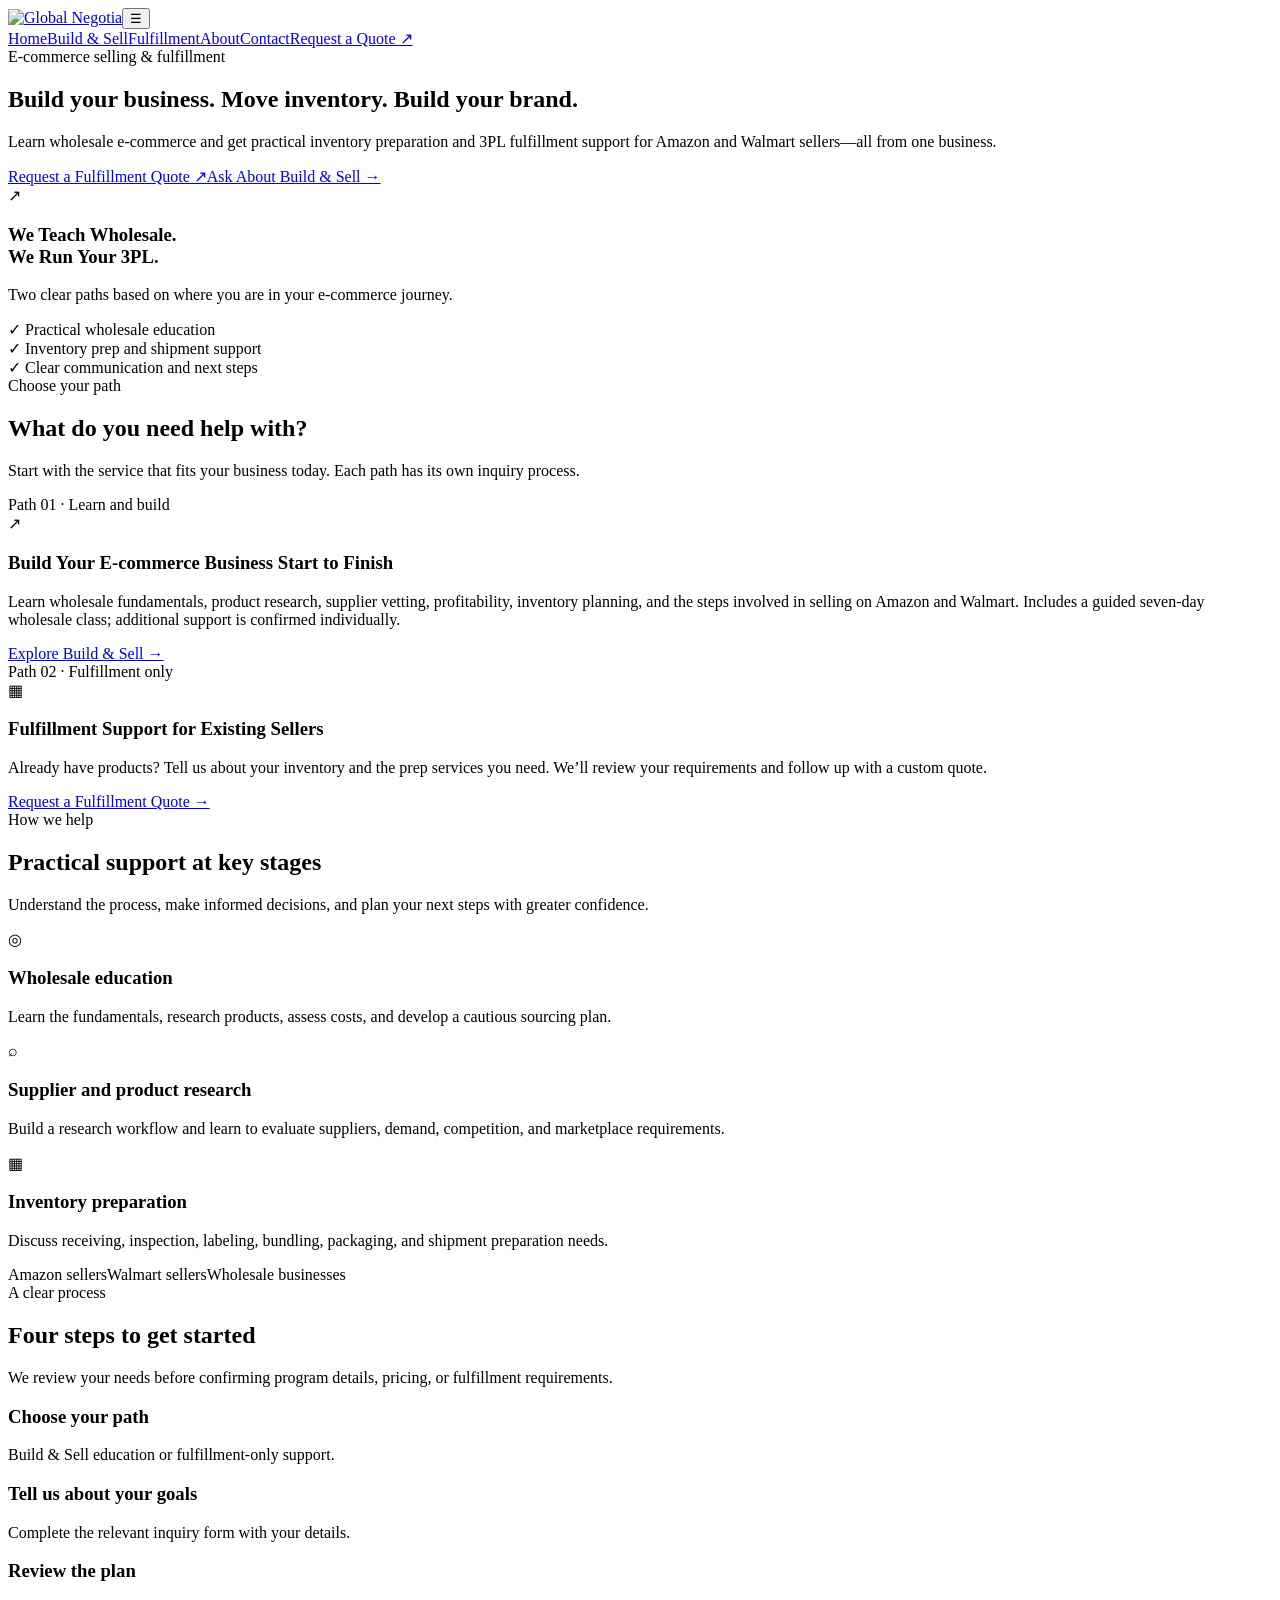
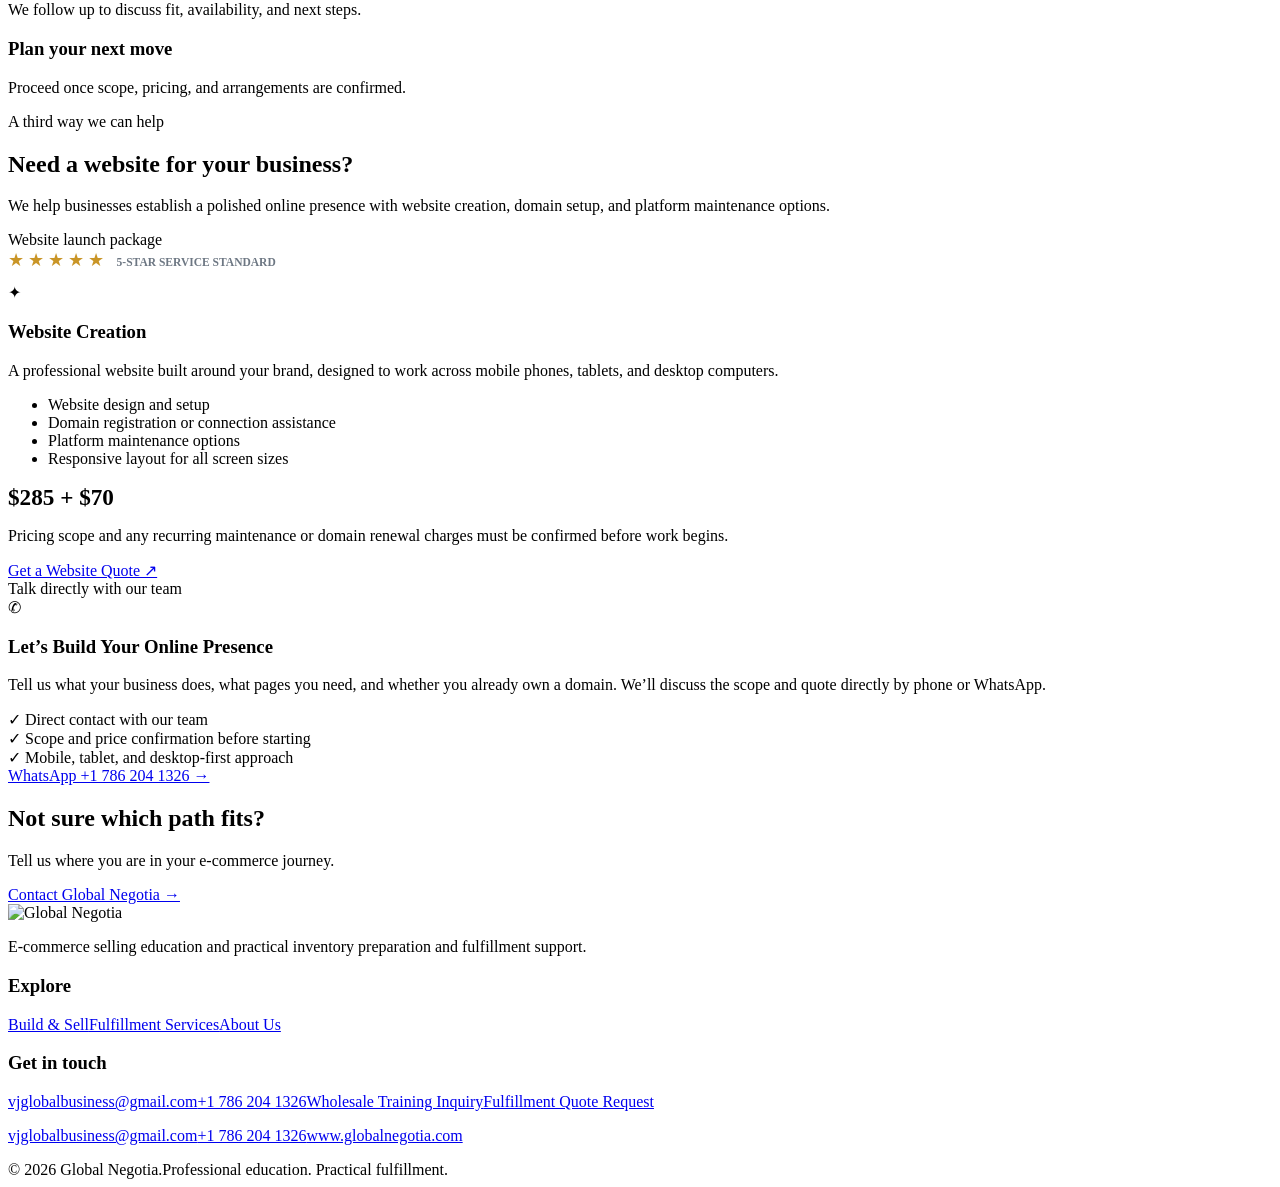
==== index.html @ 97850803 "Add files via upload" ====
<!doctype html>
<html lang="en"><head><meta charset="utf-8"><meta name="viewport" content="width=device-width,initial-scale=1"><meta name="theme-color" content="#07111d"><meta name="description" content="Global Negotia offers wholesale e-commerce education and practical inventory preparation and 3PL fulfillment support for Amazon and Walmart sellers."><title>Global Negotia | E-commerce Selling & Fulfillment</title><link rel="icon" href="/assets/favicon.svg" type="image/svg+xml"><link rel="stylesheet" href="/assets/styles.css"><script defer src="/assets/app.js"></script></head>
<body><header class="site-header"><div class="container nav"><a class="brand" href="/" aria-label="Global Negotia home"><img src="/assets/global-negotia-logo.png" alt="Global Negotia"></a><button class="menu-toggle" aria-label="Open navigation" aria-expanded="false">☰</button><nav class="nav-links" aria-label="Main navigation"><a class="active" href="/">Home</a><a href="/build-sell.html">Build & Sell</a><a href="/fulfillment.html">Fulfillment</a><a href="/about.html">About</a><a href="/contact.html">Contact</a><a class="btn btn-gold nav-cta" href="/contact.html#fulfillment-form">Request a Quote ↗</a></nav></div></header>
<main><section class="hero"><div class="container hero-grid"><div><div class="eyebrow">E-commerce selling & fulfillment</div><h1>Build your business. <span>Move inventory.</span> Build your brand.</h1><p>Learn wholesale e-commerce and get practical inventory preparation and 3PL fulfillment support for Amazon and Walmart sellers—all from one business.</p><div class="btn-row"><a class="btn btn-gold" href="/contact.html#fulfillment-form">Request a Fulfillment Quote ↗</a><a class="btn btn-outline" href="/build-sell.html">Ask About Build & Sell →</a></div></div><aside class="promise-card"><div class="promise-icon">↗</div><h3>We Teach Wholesale.<br>We Run Your 3PL.</h3><p>Two clear paths based on where you are in your e-commerce journey.</p><div class="promise-rule"></div><div class="promise-line"><span class="check">✓</span> Practical wholesale education</div><div class="promise-line"><span class="check">✓</span> Inventory prep and shipment support</div><div class="promise-line"><span class="check">✓</span> Clear communication and next steps</div></aside></div></section>
<section class="section"><div class="container"><div class="section-heading"><div class="eyebrow">Choose your path</div><h2>What do you need help with?</h2><p>Start with the service that fits your business today. Each path has its own inquiry process.</p></div><div class="paths"><article class="path-card"><span class="tag">Path 01 · Learn and build</span><div class="card-icon">↗</div><h3>Build Your E-commerce Business Start to Finish</h3><p>Learn wholesale fundamentals, product research, supplier vetting, profitability, inventory planning, and the steps involved in selling on Amazon and Walmart. Includes a guided seven-day wholesale class; additional support is confirmed individually.</p><a class="btn btn-dark" href="/build-sell.html">Explore Build & Sell →</a></article><article class="path-card dark"><span class="tag">Path 02 · Fulfillment only</span><div class="card-icon">▦</div><h3>Fulfillment Support for Existing Sellers</h3><p>Already have products? Tell us about your inventory and the prep services you need. We’ll review your requirements and follow up with a custom quote.</p><a class="btn btn-gold" href="/contact.html#fulfillment-form">Request a Fulfillment Quote →</a></article></div></div></section>
<section class="section section-white"><div class="container"><div class="section-heading center"><div class="eyebrow">How we help</div><h2>Practical support at key stages</h2><p>Understand the process, make informed decisions, and plan your next steps with greater confidence.</p></div><div class="features"><article class="feature"><div class="mini-icon">◎</div><h3>Wholesale education</h3><p>Learn the fundamentals, research products, assess costs, and develop a cautious sourcing plan.</p></article><article class="feature"><div class="mini-icon">⌕</div><h3>Supplier and product research</h3><p>Build a research workflow and learn to evaluate suppliers, demand, competition, and marketplace requirements.</p></article><article class="feature"><div class="mini-icon">▦</div><h3>Inventory preparation</h3><p>Discuss receiving, inspection, labeling, bundling, packaging, and shipment preparation needs.</p></article></div><div class="marketplace-row"><span>Amazon sellers</span><span>Walmart sellers</span><span>Wholesale businesses</span></div></div></section>
<section class="section section-dark"><div class="container"><div class="section-heading"><div class="eyebrow">A clear process</div><h2>Four steps to get started</h2><p>We review your needs before confirming program details, pricing, or fulfillment requirements.</p></div><div class="steps"><div class="step"><h3>Choose your path</h3><p>Build & Sell education or fulfillment-only support.</p></div><div class="step"><h3>Tell us about your goals</h3><p>Complete the relevant inquiry form with your details.</p></div><div class="step"><h3>Review the plan</h3><p>We follow up to discuss fit, availability, and next steps.</p></div><div class="step"><h3>Plan your next move</h3><p>Proceed once scope, pricing, and arrangements are confirmed.</p></div></div></div></section>
<section class="section section-dark"><div class="container"><div class="section-heading"><div class="eyebrow">A third way we can help</div><h2>Need a website for your business?</h2><p>We help businesses establish a polished online presence with website creation, domain setup, and platform maintenance options.</p></div><div class="paths"><article class="path-card"><span class="tag">Website launch package</span><div aria-label="Five-star service standard" style="color:#c99526;letter-spacing:4px;font-size:1.15rem;margin-bottom:12px">★★★★★ <span style="letter-spacing:0;font-size:.72rem;color:#6d7783;font-weight:700">5-STAR SERVICE STANDARD</span></div><div class="card-icon">✦</div><h3>Website Creation</h3><p>A professional website built around your brand, designed to work across mobile phones, tablets, and desktop computers.</p><ul class="list-check"><li>Website design and setup</li><li>Domain registration or connection assistance</li><li>Platform maintenance options</li><li>Responsive layout for all screen sizes</li></ul><div style="font-size:1.45rem;font-weight:800;margin:6px 0 16px">$285 + $70</div><p class="small-print">Pricing scope and any recurring maintenance or domain renewal charges must be confirmed before work begins.</p><a class="btn btn-dark" href="https://wa.me/17862041326?text=Hi%20Global%20Negotia%2C%20I%27m%20interested%20in%20the%20website%20creation%20package%20priced%20at%20%24285%20%2B%20%2470." target="_blank" rel="noopener">Get a Website Quote ↗</a></article><article class="path-card dark"><span class="tag">Talk directly with our team</span><div class="card-icon">✆</div><h3>Let’s Build Your Online Presence</h3><p>Tell us what your business does, what pages you need, and whether you already own a domain. We’ll discuss the scope and quote directly by phone or WhatsApp.</p><div class="promise-rule"></div><div class="promise-line"><span class="check">✓</span> Direct contact with our team</div><div class="promise-line"><span class="check">✓</span> Scope and price confirmation before starting</div><div class="promise-line"><span class="check">✓</span> Mobile, tablet, and desktop-first approach</div><a class="btn btn-gold" href="https://wa.me/17862041326?text=Hi%20Global%20Negotia%2C%20I%27d%20like%20to%20request%20a%20website%20creation%20quote." target="_blank" rel="noopener">WhatsApp +1 786 204 1326 →</a></article></div></div></section><section class="section"><div class="container"><div class="cta-band"><div><h2>Not sure which path fits?</h2><p>Tell us where you are in your e-commerce journey.</p></div><a class="btn btn-dark" href="/contact.html">Contact Global Negotia →</a></div></div></section></main>
<footer class="site-footer"><div class="container"><div class="footer-grid"><div><img class="footer-logo" src="/assets/global-negotia-logo.png" alt="Global Negotia"><p>E-commerce selling education and practical inventory preparation and fulfillment support.</p></div><div><h3>Explore</h3><a href="/build-sell.html">Build & Sell</a><a href="/fulfillment.html">Fulfillment Services</a><a href="/about.html">About Us</a></div><div><h3>Get in touch</h3><a href="mailto:vjglobalbusiness@gmail.com">vjglobalbusiness@gmail.com</a><a href="tel:+17862041326">+1 786 204 1326</a><a href="/contact.html#training-form">Wholesale Training Inquiry</a><a href="/contact.html#fulfillment-form">Fulfillment Quote Request</a><p class="small-print"><a href="mailto:vjglobalbusiness@gmail.com">vjglobalbusiness@gmail.com</a><a href="tel:+17862041326">+1 786 204 1326</a><a href="https://www.globalnegotia.com">www.globalnegotia.com</a></p></div></div><div class="footer-bottom"><span>© <span data-year>2026</span> Global Negotia.</span><span>Professional education. Practical fulfillment.</span></div></div></footer><script>document.querySelectorAll('[data-year]').forEach(e=>e.textContent=new Date().getFullYear())</script></body></html>
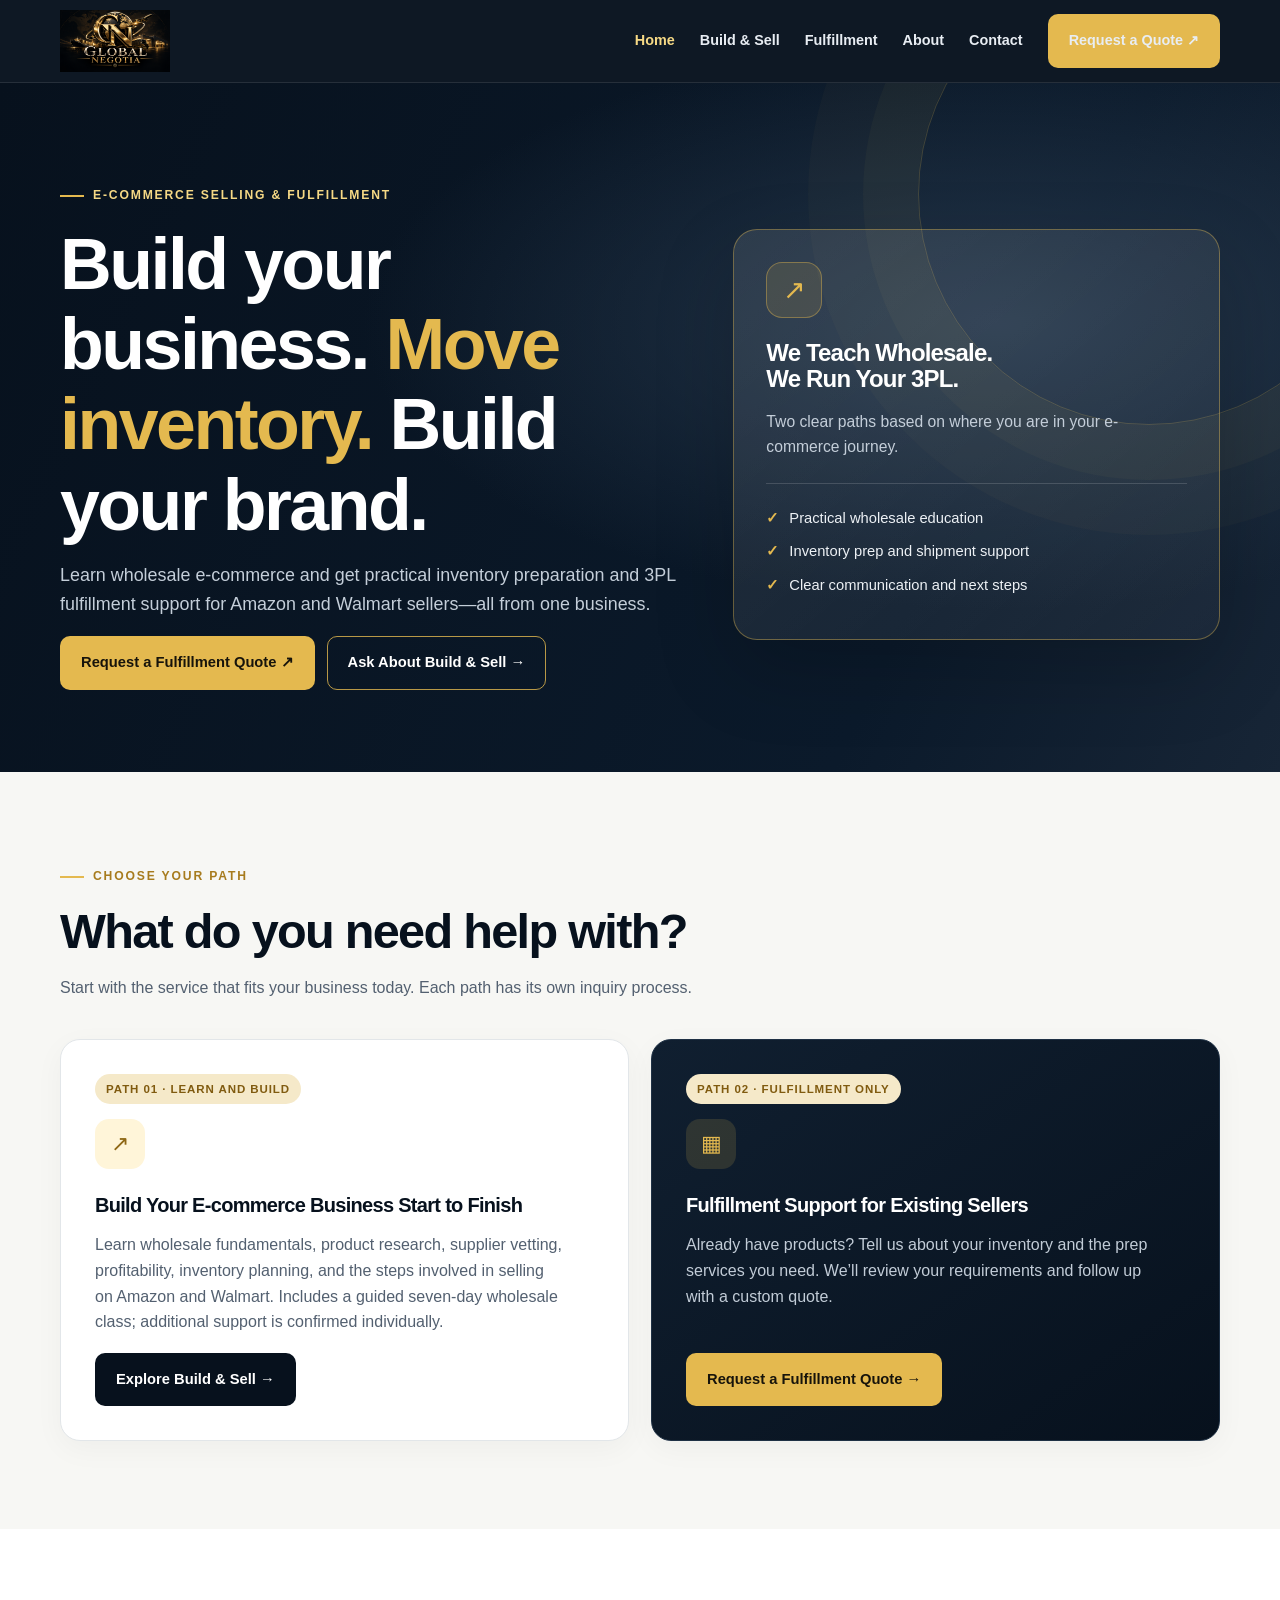
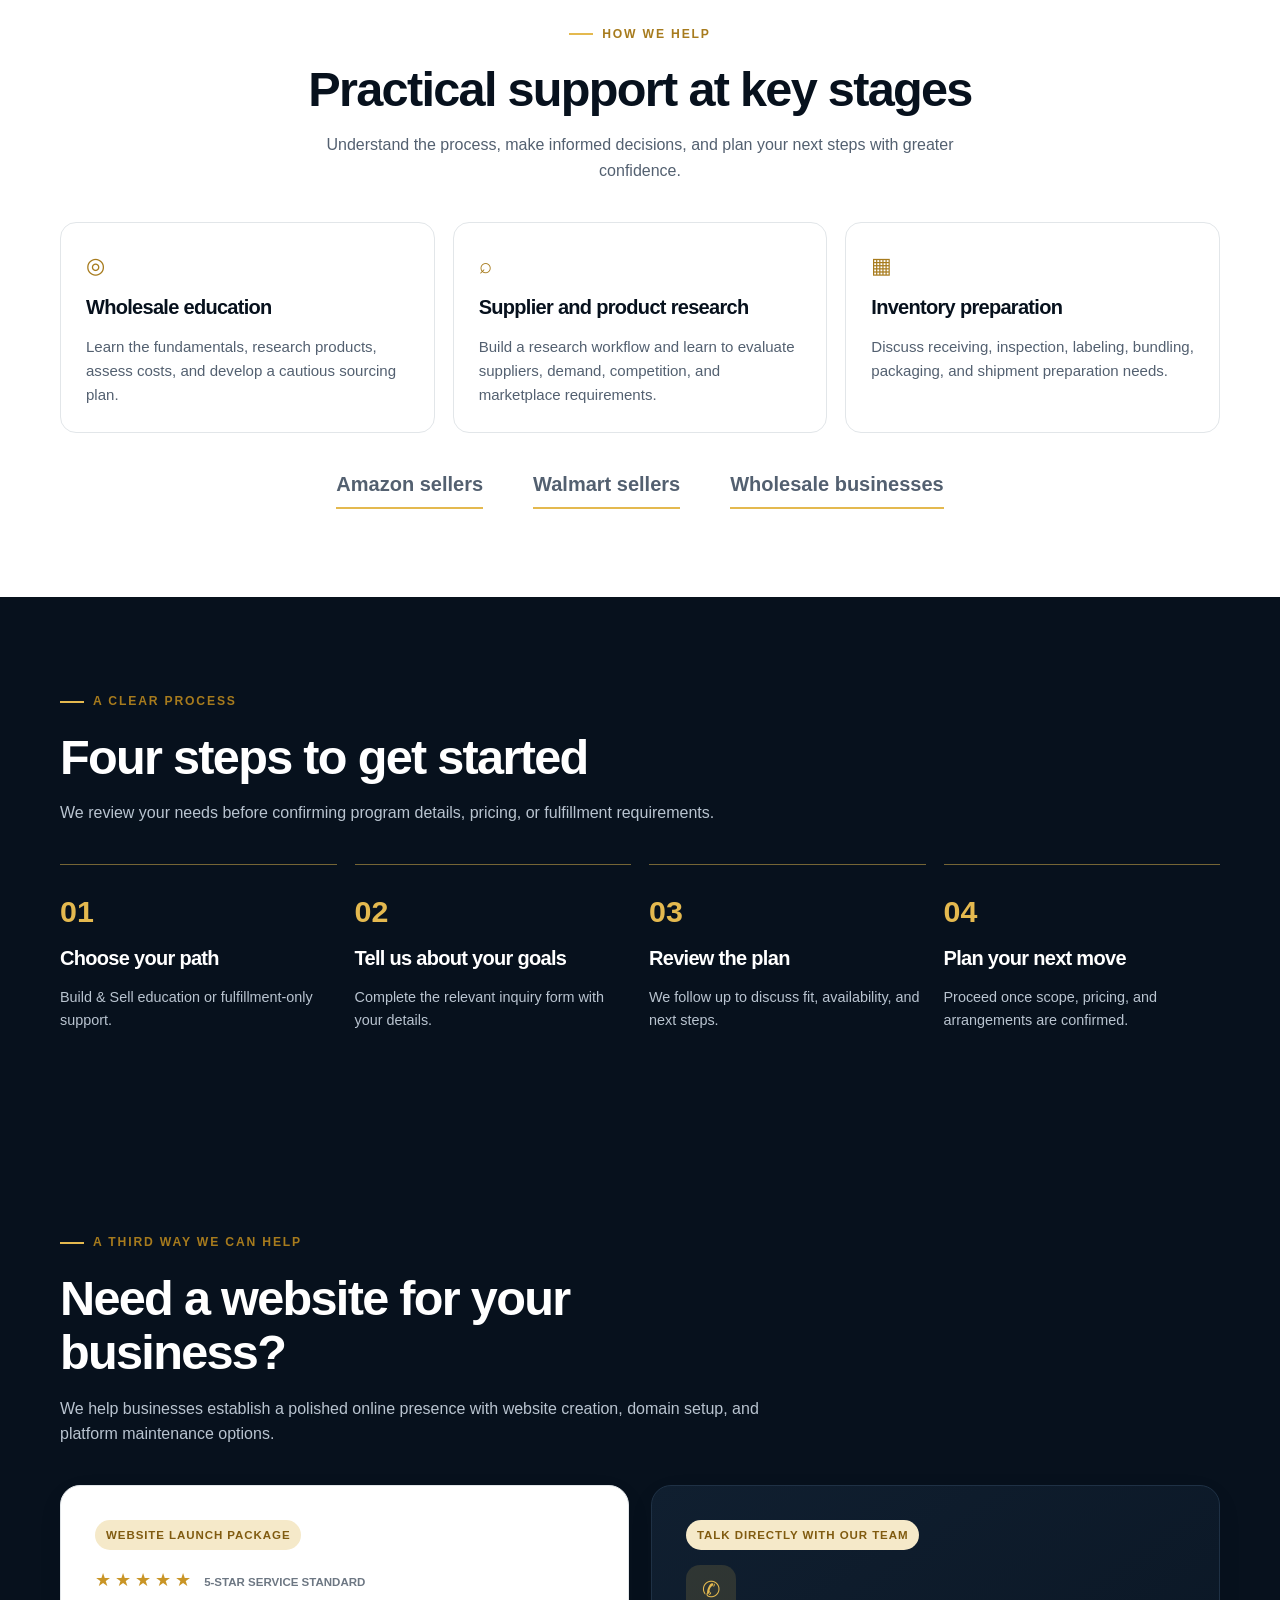
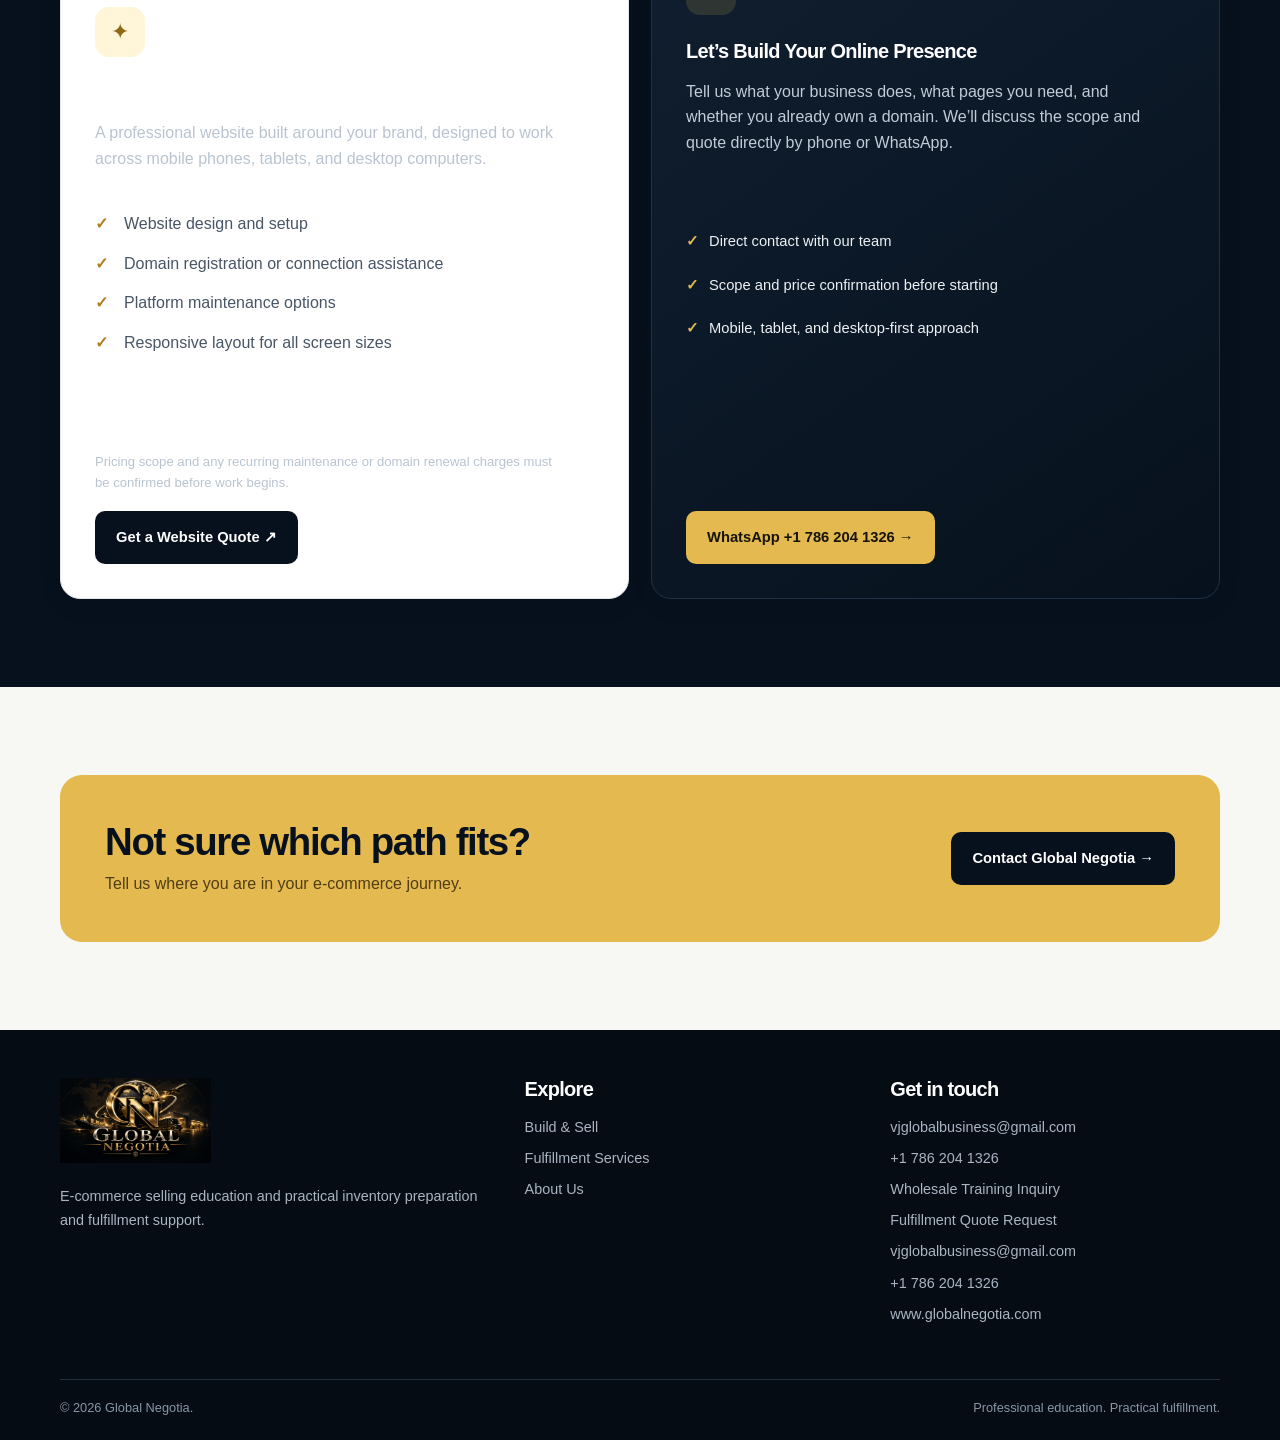
==== commit 8ac3a8eb: "Add files via upload" ====
--- a/index.html
+++ b/index.html
@@ -1,9 +1,9 @@
 <!doctype html>
-<html lang="en"><head><meta charset="utf-8"><meta name="viewport" content="width=device-width,initial-scale=1"><meta name="theme-color" content="#07111d"><meta name="description" content="Global Negotia offers wholesale e-commerce education and practical inventory preparation and 3PL fulfillment support for Amazon and Walmart sellers."><title>Global Negotia | E-commerce Selling & Fulfillment</title><link rel="icon" href="/assets/favicon.svg" type="image/svg+xml"><link rel="stylesheet" href="/assets/styles.css"><script defer src="/assets/app.js"></script></head>
-<body><header class="site-header"><div class="container nav"><a class="brand" href="/" aria-label="Global Negotia home"><img src="/assets/global-negotia-logo.png" alt="Global Negotia"></a><button class="menu-toggle" aria-label="Open navigation" aria-expanded="false">☰</button><nav class="nav-links" aria-label="Main navigation"><a class="active" href="/">Home</a><a href="/build-sell.html">Build & Sell</a><a href="/fulfillment.html">Fulfillment</a><a href="/about.html">About</a><a href="/contact.html">Contact</a><a class="btn btn-gold nav-cta" href="/contact.html#fulfillment-form">Request a Quote ↗</a></nav></div></header>
+<html lang="en"><head><meta charset="utf-8"><meta name="viewport" content="width=device-width,initial-scale=1"><meta name="theme-color" content="#07111d"><meta name="description" content="Global Negotia offers wholesale e-commerce education and practical inventory preparation and 3PL fulfillment support for Amazon and Walmart sellers."><title>Global Negotia | E-commerce Selling & Fulfillment</title><link rel="icon" href="/favicon.svg" type="image/svg+xml"><link rel="stylesheet" href="/styles.css"><script defer src="/app.js"></script></head>
+<body><header class="site-header"><div class="container nav"><a class="brand" href="/" aria-label="Global Negotia home"><img src="/global-negotia-logo.png" alt="Global Negotia"></a><button class="menu-toggle" aria-label="Open navigation" aria-expanded="false">☰</button><nav class="nav-links" aria-label="Main navigation"><a class="active" href="/">Home</a><a href="/build-sell.html">Build & Sell</a><a href="/fulfillment.html">Fulfillment</a><a href="/about.html">About</a><a href="/contact.html">Contact</a><a class="btn btn-gold nav-cta" href="/contact.html#fulfillment-form">Request a Quote ↗</a></nav></div></header>
 <main><section class="hero"><div class="container hero-grid"><div><div class="eyebrow">E-commerce selling & fulfillment</div><h1>Build your business. <span>Move inventory.</span> Build your brand.</h1><p>Learn wholesale e-commerce and get practical inventory preparation and 3PL fulfillment support for Amazon and Walmart sellers—all from one business.</p><div class="btn-row"><a class="btn btn-gold" href="/contact.html#fulfillment-form">Request a Fulfillment Quote ↗</a><a class="btn btn-outline" href="/build-sell.html">Ask About Build & Sell →</a></div></div><aside class="promise-card"><div class="promise-icon">↗</div><h3>We Teach Wholesale.<br>We Run Your 3PL.</h3><p>Two clear paths based on where you are in your e-commerce journey.</p><div class="promise-rule"></div><div class="promise-line"><span class="check">✓</span> Practical wholesale education</div><div class="promise-line"><span class="check">✓</span> Inventory prep and shipment support</div><div class="promise-line"><span class="check">✓</span> Clear communication and next steps</div></aside></div></section>
 <section class="section"><div class="container"><div class="section-heading"><div class="eyebrow">Choose your path</div><h2>What do you need help with?</h2><p>Start with the service that fits your business today. Each path has its own inquiry process.</p></div><div class="paths"><article class="path-card"><span class="tag">Path 01 · Learn and build</span><div class="card-icon">↗</div><h3>Build Your E-commerce Business Start to Finish</h3><p>Learn wholesale fundamentals, product research, supplier vetting, profitability, inventory planning, and the steps involved in selling on Amazon and Walmart. Includes a guided seven-day wholesale class; additional support is confirmed individually.</p><a class="btn btn-dark" href="/build-sell.html">Explore Build & Sell →</a></article><article class="path-card dark"><span class="tag">Path 02 · Fulfillment only</span><div class="card-icon">▦</div><h3>Fulfillment Support for Existing Sellers</h3><p>Already have products? Tell us about your inventory and the prep services you need. We’ll review your requirements and follow up with a custom quote.</p><a class="btn btn-gold" href="/contact.html#fulfillment-form">Request a Fulfillment Quote →</a></article></div></div></section>
 <section class="section section-white"><div class="container"><div class="section-heading center"><div class="eyebrow">How we help</div><h2>Practical support at key stages</h2><p>Understand the process, make informed decisions, and plan your next steps with greater confidence.</p></div><div class="features"><article class="feature"><div class="mini-icon">◎</div><h3>Wholesale education</h3><p>Learn the fundamentals, research products, assess costs, and develop a cautious sourcing plan.</p></article><article class="feature"><div class="mini-icon">⌕</div><h3>Supplier and product research</h3><p>Build a research workflow and learn to evaluate suppliers, demand, competition, and marketplace requirements.</p></article><article class="feature"><div class="mini-icon">▦</div><h3>Inventory preparation</h3><p>Discuss receiving, inspection, labeling, bundling, packaging, and shipment preparation needs.</p></article></div><div class="marketplace-row"><span>Amazon sellers</span><span>Walmart sellers</span><span>Wholesale businesses</span></div></div></section>
 <section class="section section-dark"><div class="container"><div class="section-heading"><div class="eyebrow">A clear process</div><h2>Four steps to get started</h2><p>We review your needs before confirming program details, pricing, or fulfillment requirements.</p></div><div class="steps"><div class="step"><h3>Choose your path</h3><p>Build & Sell education or fulfillment-only support.</p></div><div class="step"><h3>Tell us about your goals</h3><p>Complete the relevant inquiry form with your details.</p></div><div class="step"><h3>Review the plan</h3><p>We follow up to discuss fit, availability, and next steps.</p></div><div class="step"><h3>Plan your next move</h3><p>Proceed once scope, pricing, and arrangements are confirmed.</p></div></div></div></section>
 <section class="section section-dark"><div class="container"><div class="section-heading"><div class="eyebrow">A third way we can help</div><h2>Need a website for your business?</h2><p>We help businesses establish a polished online presence with website creation, domain setup, and platform maintenance options.</p></div><div class="paths"><article class="path-card"><span class="tag">Website launch package</span><div aria-label="Five-star service standard" style="color:#c99526;letter-spacing:4px;font-size:1.15rem;margin-bottom:12px">★★★★★ <span style="letter-spacing:0;font-size:.72rem;color:#6d7783;font-weight:700">5-STAR SERVICE STANDARD</span></div><div class="card-icon">✦</div><h3>Website Creation</h3><p>A professional website built around your brand, designed to work across mobile phones, tablets, and desktop computers.</p><ul class="list-check"><li>Website design and setup</li><li>Domain registration or connection assistance</li><li>Platform maintenance options</li><li>Responsive layout for all screen sizes</li></ul><div style="font-size:1.45rem;font-weight:800;margin:6px 0 16px">$285 + $70</div><p class="small-print">Pricing scope and any recurring maintenance or domain renewal charges must be confirmed before work begins.</p><a class="btn btn-dark" href="https://wa.me/17862041326?text=Hi%20Global%20Negotia%2C%20I%27m%20interested%20in%20the%20website%20creation%20package%20priced%20at%20%24285%20%2B%20%2470." target="_blank" rel="noopener">Get a Website Quote ↗</a></article><article class="path-card dark"><span class="tag">Talk directly with our team</span><div class="card-icon">✆</div><h3>Let’s Build Your Online Presence</h3><p>Tell us what your business does, what pages you need, and whether you already own a domain. We’ll discuss the scope and quote directly by phone or WhatsApp.</p><div class="promise-rule"></div><div class="promise-line"><span class="check">✓</span> Direct contact with our team</div><div class="promise-line"><span class="check">✓</span> Scope and price confirmation before starting</div><div class="promise-line"><span class="check">✓</span> Mobile, tablet, and desktop-first approach</div><a class="btn btn-gold" href="https://wa.me/17862041326?text=Hi%20Global%20Negotia%2C%20I%27d%20like%20to%20request%20a%20website%20creation%20quote." target="_blank" rel="noopener">WhatsApp +1 786 204 1326 →</a></article></div></div></section><section class="section"><div class="container"><div class="cta-band"><div><h2>Not sure which path fits?</h2><p>Tell us where you are in your e-commerce journey.</p></div><a class="btn btn-dark" href="/contact.html">Contact Global Negotia →</a></div></div></section></main>
-<footer class="site-footer"><div class="container"><div class="footer-grid"><div><img class="footer-logo" src="/assets/global-negotia-logo.png" alt="Global Negotia"><p>E-commerce selling education and practical inventory preparation and fulfillment support.</p></div><div><h3>Explore</h3><a href="/build-sell.html">Build & Sell</a><a href="/fulfillment.html">Fulfillment Services</a><a href="/about.html">About Us</a></div><div><h3>Get in touch</h3><a href="mailto:vjglobalbusiness@gmail.com">vjglobalbusiness@gmail.com</a><a href="tel:+17862041326">+1 786 204 1326</a><a href="/contact.html#training-form">Wholesale Training Inquiry</a><a href="/contact.html#fulfillment-form">Fulfillment Quote Request</a><p class="small-print"><a href="mailto:vjglobalbusiness@gmail.com">vjglobalbusiness@gmail.com</a><a href="tel:+17862041326">+1 786 204 1326</a><a href="https://www.globalnegotia.com">www.globalnegotia.com</a></p></div></div><div class="footer-bottom"><span>© <span data-year>2026</span> Global Negotia.</span><span>Professional education. Practical fulfillment.</span></div></div></footer><script>document.querySelectorAll('[data-year]').forEach(e=>e.textContent=new Date().getFullYear())</script></body></html>+<footer class="site-footer"><div class="container"><div class="footer-grid"><div><img class="footer-logo" src="/global-negotia-logo.png" alt="Global Negotia"><p>E-commerce selling education and practical inventory preparation and fulfillment support.</p></div><div><h3>Explore</h3><a href="/build-sell.html">Build & Sell</a><a href="/fulfillment.html">Fulfillment Services</a><a href="/about.html">About Us</a></div><div><h3>Get in touch</h3><a href="mailto:vjglobalbusiness@gmail.com">vjglobalbusiness@gmail.com</a><a href="tel:+17862041326">+1 786 204 1326</a><a href="/contact.html#training-form">Wholesale Training Inquiry</a><a href="/contact.html#fulfillment-form">Fulfillment Quote Request</a><p class="small-print"><a href="mailto:vjglobalbusiness@gmail.com">vjglobalbusiness@gmail.com</a><a href="tel:+17862041326">+1 786 204 1326</a><a href="https://www.globalnegotia.com">www.globalnegotia.com</a></p></div></div><div class="footer-bottom"><span>© <span data-year>2026</span> Global Negotia.</span><span>Professional education. Practical fulfillment.</span></div></div></footer><script>document.querySelectorAll('[data-year]').forEach(e=>e.textContent=new Date().getFullYear())</script></body></html>
--- a/styles.css
+++ b/styles.css
@@ -0,0 +1,5 @@
+@import url('https://fonts.googleapis.com/css2?family=DM+Sans:wght@400;500;600;700&family=Manrope:wght@400;500;600;700;800&display=swap');
+:root{--ink:#07111d;--ink2:#0c1a2a;--gold:#e4b94f;--gold2:#f6d985;--paper:#f7f7f4;--muted:#687382;--line:#e2e6e9;--white:#fff;--radius:20px;--shadow:0 18px 55px rgba(7,17,29,.12)}
+*{box-sizing:border-box}html{scroll-behavior:smooth}body{margin:0;font-family:"DM Sans",Arial,sans-serif;color:var(--ink);background:var(--paper);line-height:1.6}h1,h2,h3{font-family:Manrope,Arial,sans-serif;line-height:1.12;letter-spacing:-.035em;margin:0 0 16px}h1{font-size:clamp(2.6rem,5.6vw,5.25rem);font-weight:800}h2{font-size:clamp(2rem,3.8vw,3.4rem)}h3{font-size:1.25rem}p{margin:0 0 18px;color:#536070}.container{width:min(1160px,calc(100% - 40px));margin:auto}.eyebrow{display:inline-flex;align-items:center;gap:9px;color:#a77b1d;text-transform:uppercase;font-size:.76rem;font-weight:800;letter-spacing:.15em;margin-bottom:18px}.eyebrow:before{content:"";width:24px;height:2px;background:var(--gold)}.site-header{position:sticky;top:0;z-index:20;background:rgba(7,17,29,.97);border-bottom:1px solid rgba(255,255,255,.1);backdrop-filter:blur(14px)}.nav{min-height:82px;display:flex;align-items:center;justify-content:space-between;gap:28px}.brand img{width:230px;height:62px;object-fit:contain;object-position:left center;max-width:42vw;display:block}.nav-links{display:flex;align-items:center;gap:25px}.nav-links a{font-size:.9rem;color:#e8edf3;text-decoration:none;font-weight:600}.nav-links a:hover,.nav-links a.active{color:var(--gold2)}.menu-toggle{display:none;background:none;border:1px solid #526071;border-radius:10px;color:white;padding:9px 12px;font-size:1.1rem}.btn{display:inline-flex;align-items:center;justify-content:center;gap:10px;padding:14px 20px;border-radius:10px;text-decoration:none;font-weight:800;font-size:.92rem;border:1px solid transparent;cursor:pointer;transition:transform .2s,background .2s}.btn:hover{transform:translateY(-2px)}.btn-gold{background:var(--gold);color:#17140b}.btn-gold:hover{background:var(--gold2)}.btn-outline{border-color:rgba(228,185,79,.8);color:#fff;background:transparent}.btn-dark{background:var(--ink);color:#fff}.btn-row{display:flex;gap:12px;flex-wrap:wrap}.hero{position:relative;overflow:hidden;background:radial-gradient(ellipse at 78% 35%,#24364a 0%,transparent 45%),linear-gradient(115deg,#07111d,#0b1a2b 72%,#172536);color:white;padding:96px 0 82px}.hero:after{content:"";position:absolute;right:-100px;top:-120px;width:460px;height:460px;border:1px solid rgba(228,185,79,.22);border-radius:50%;box-shadow:0 0 0 55px rgba(228,185,79,.035),0 0 0 110px rgba(228,185,79,.025);pointer-events:none}.hero-grid{display:grid;grid-template-columns:1.12fr .88fr;align-items:center;gap:54px;position:relative;z-index:1}.hero h1{max-width:750px}.hero h1 span{color:var(--gold)}.hero p{font-size:1.12rem;max-width:620px;color:#c4ced9}.hero .eyebrow{color:var(--gold2)}.promise-card{border:1px solid rgba(228,185,79,.4);background:linear-gradient(140deg,rgba(255,255,255,.1),rgba(255,255,255,.035));border-radius:24px;padding:32px;box-shadow:0 30px 80px rgba(0,0,0,.18)}.promise-icon{width:56px;height:56px;display:grid;place-items:center;background:rgba(228,185,79,.13);border:1px solid rgba(228,185,79,.4);border-radius:16px;color:var(--gold);font-size:1.7rem;margin-bottom:22px}.promise-card h3{font-size:1.5rem;color:white}.promise-card p{font-size:.98rem}.promise-rule{height:1px;background:rgba(255,255,255,.15);margin:23px 0}.promise-line{display:flex;gap:10px;align-items:center;color:#edf1f5;font-size:.92rem;margin:10px 0}.check{color:var(--gold);font-weight:900}.section{padding:88px 0}.section-white{background:white}.section-dark{background:var(--ink);color:white}.section-dark p{color:#b9c4d0}.section-heading{max-width:700px;margin-bottom:38px}.section-heading.center{text-align:center;margin-left:auto;margin-right:auto}.section-heading.center .eyebrow{justify-content:center}.paths{display:grid;grid-template-columns:1fr 1fr;gap:22px}.path-card{position:relative;overflow:hidden;min-height:340px;border-radius:var(--radius);padding:34px;background:#fff;border:1px solid var(--line);box-shadow:0 8px 30px rgba(7,17,29,.04);display:flex;flex-direction:column;align-items:flex-start}.path-card.dark{background:linear-gradient(145deg,#101f30,#07111d);color:white;border-color:#1f3145}.path-card p{max-width:470px}.path-card.dark p{color:#c2ccd7}.card-icon{width:50px;height:50px;border-radius:14px;display:grid;place-items:center;background:#fff5d9;color:#8f6816;font-size:1.4rem;margin-bottom:25px}.dark .card-icon{background:rgba(228,185,79,.15);color:var(--gold)}.path-card .btn{margin-top:auto}.tag{display:inline-block;border-radius:999px;padding:6px 11px;background:#f5e9c9;color:#805b10;font-size:.72rem;font-weight:800;text-transform:uppercase;letter-spacing:.08em;margin-bottom:15px}.features{display:grid;grid-template-columns:repeat(3,1fr);gap:18px}.feature{padding:25px;border:1px solid var(--line);border-radius:16px;background:white}.feature .mini-icon{font-size:1.4rem;color:#a77b1d;margin-bottom:13px}.feature p{font-size:.94rem;margin-bottom:0}.steps{display:grid;grid-template-columns:repeat(4,1fr);gap:18px;counter-reset:step}.step{border-top:1px solid rgba(228,185,79,.5);padding-top:22px}.step:before{counter-increment:step;content:"0" counter(step);display:block;font-family:Manrope,sans-serif;font-weight:800;font-size:1.9rem;color:var(--gold);margin-bottom:12px}.step p{font-size:.9rem}.marketplace-row{display:flex;align-items:center;justify-content:center;gap:50px;flex-wrap:wrap;margin-top:35px;color:#536070;font-weight:800;font-size:1.25rem}.marketplace-row span{border-bottom:2px solid var(--gold);padding-bottom:7px}.page-hero{background:linear-gradient(120deg,#07111d,#12283b);color:white;padding:75px 0}.page-hero p{color:#c4ced9;max-width:730px;font-size:1.1rem}.page-hero h1{font-size:clamp(2.5rem,5vw,4.5rem)}.content-grid{display:grid;grid-template-columns:1fr 1fr;gap:40px;align-items:start}.list-check{list-style:none;margin:22px 0;padding:0}.list-check li{position:relative;padding:0 0 14px 29px;color:#475565}.list-check li:before{content:"✓";position:absolute;left:0;color:#ad811f;font-weight:900}.day-list{display:grid;grid-template-columns:1fr 1fr;gap:14px}.day{padding:21px;border:1px solid var(--line);border-radius:14px;background:white}.day strong{display:block;color:#916b1b;margin-bottom:8px}.day p{font-size:.91rem;margin:0}.notice{padding:18px 20px;border-left:3px solid var(--gold);background:#fff8e7;color:#5f4b20;border-radius:0 12px 12px 0;font-size:.92rem}.form-wrap{display:grid;grid-template-columns:.7fr 1.3fr;gap:34px;align-items:start}.form-intro{background:var(--ink);color:white;padding:30px;border-radius:20px}.form-intro p{color:#c1ccd8}.form-card{background:white;padding:30px;border-radius:20px;border:1px solid var(--line);box-shadow:var(--shadow)}.form-card h3{margin-bottom:8px}.form-card>p{font-size:.92rem}.form-grid{display:grid;grid-template-columns:1fr 1fr;gap:16px}.field{display:flex;flex-direction:column;gap:7px}.field.full{grid-column:1/-1}.field label{font-size:.82rem;font-weight:800;color:#334153}.field input,.field select,.field textarea{width:100%;padding:12px 13px;border:1px solid #d6dce2;border-radius:9px;background:#fff;color:var(--ink);font:inherit;font-size:.92rem}.field input:focus,.field select:focus,.field textarea:focus{outline:2px solid rgba(228,185,79,.5);border-color:#c49a35}.field textarea{min-height:110px;resize:vertical}.form-status{padding:13px 15px;border-radius:10px;margin-top:15px;font-size:.9rem;display:none}.form-status.show{display:block}.form-status.error{background:#fff0ed;color:#9e3020}.form-status.success{background:#eaf7ee;color:#17643a}.hp{position:absolute;left:-10000px;top:auto;width:1px;height:1px;overflow:hidden}.contact-cards{display:grid;grid-template-columns:1fr 1fr;gap:18px;margin-bottom:30px}.contact-card{padding:24px;border:1px solid var(--line);border-radius:15px;background:white}.contact-card p{margin-bottom:0}.about-values{display:grid;grid-template-columns:repeat(3,1fr);gap:18px}.value-card{padding:25px;background:#fff;border:1px solid var(--line);border-radius:16px}.value-card p{margin:0;font-size:.94rem}.cta-band{padding:45px;background:var(--gold);border-radius:22px;display:flex;align-items:center;justify-content:space-between;gap:25px}.cta-band h2{font-size:clamp(1.6rem,3vw,2.5rem);margin:0 0 8px}.cta-band p{margin:0;color:#4f3d13}.site-footer{background:#050c14;color:#fff;padding:48px 0 22px}.footer-grid{display:grid;grid-template-columns:1.3fr 1fr 1fr;gap:36px}.footer-logo{width:240px;height:85px;object-fit:contain;object-position:left center;max-width:100%;margin-bottom:15px}.site-footer p,.site-footer a{color:#aab5c2;font-size:.9rem}.site-footer a{display:block;text-decoration:none;margin:8px 0}.site-footer a:hover{color:var(--gold)}.footer-bottom{border-top:1px solid #22303e;margin-top:35px;padding-top:18px;display:flex;justify-content:space-between;gap:20px;color:#8996a5;font-size:.8rem}.small-print{font-size:.82rem;color:#768291}.mobile-only{display:none}
+@media(max-width:900px){.nav-links{gap:14px}.nav-links a{font-size:.82rem}.nav .btn{padding:11px 13px}.hero-grid{grid-template-columns:1fr;gap:32px}.promise-card{max-width:600px}.features{grid-template-columns:1fr 1fr}.steps{grid-template-columns:1fr 1fr}.form-wrap{grid-template-columns:1fr}.footer-grid{grid-template-columns:1fr 1fr}.footer-grid>div:first-child{grid-column:1/-1}}
+@media(max-width:680px){.container{width:min(100% - 30px,1160px)}.nav{min-height:72px;flex-wrap:wrap}.brand img{width:205px}.menu-toggle{display:block}.nav-links{display:none;width:100%;flex-direction:column;align-items:stretch;padding:0 0 16px;gap:0}.nav-links.open{display:flex}.nav-links a{padding:11px 4px;border-top:1px solid rgba(255,255,255,.09);font-size:.95rem}.nav-links .nav-cta{display:none}.hero{padding:65px 0 58px}.hero-grid{gap:30px}.hero h1{font-size:2.7rem}.hero p{font-size:1rem}.promise-card{padding:24px}.section{padding:62px 0}.paths,.content-grid,.day-list,.contact-cards,.about-values{grid-template-columns:1fr}.path-card{min-height:310px;padding:26px}.features{grid-template-columns:1fr}.steps{grid-template-columns:1fr 1fr;gap:22px}.form-card,.form-intro{padding:22px}.form-grid{grid-template-columns:1fr}.field.full{grid-column:auto}.cta-band{padding:28px;align-items:flex-start;flex-direction:column}.footer-grid{grid-template-columns:1fr}.footer-grid>div:first-child{grid-column:auto}.footer-bottom{flex-direction:column}.page-hero{padding:58px 0}.marketplace-row{gap:22px;font-size:1rem}}
